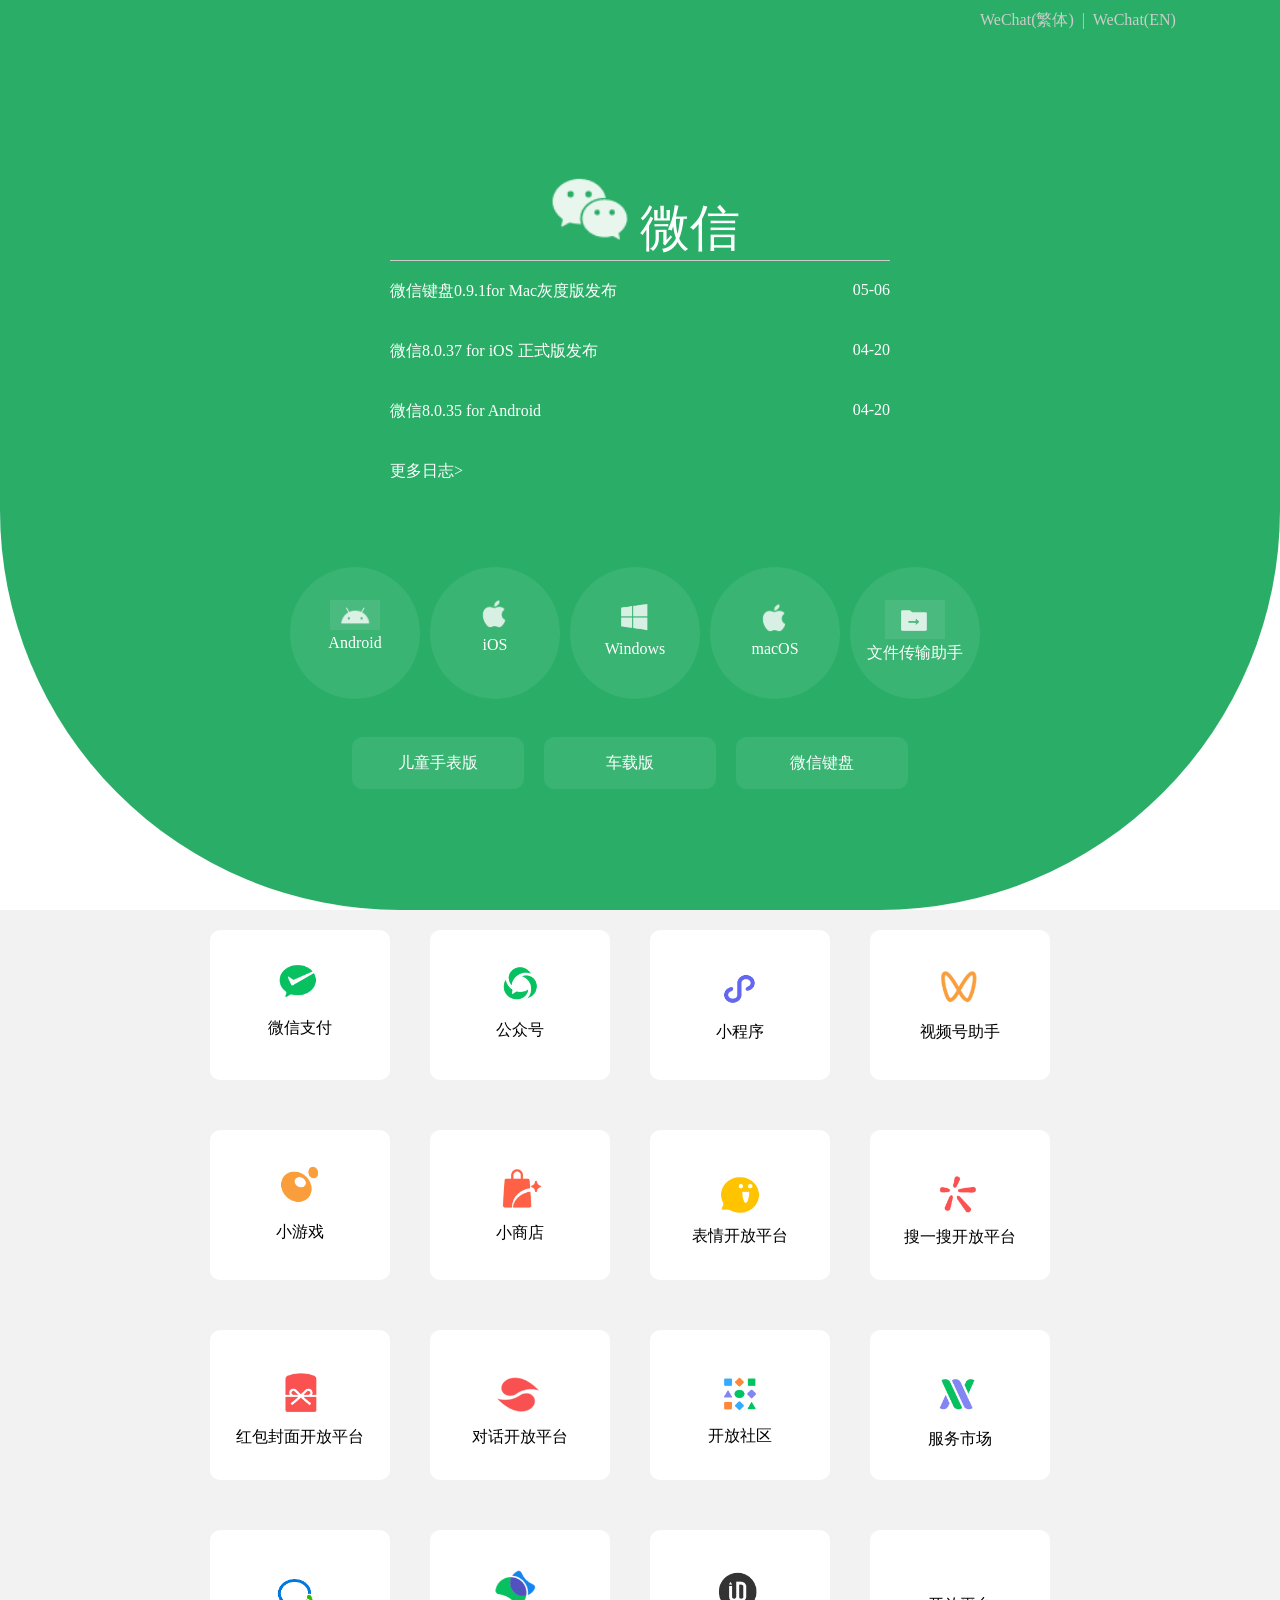
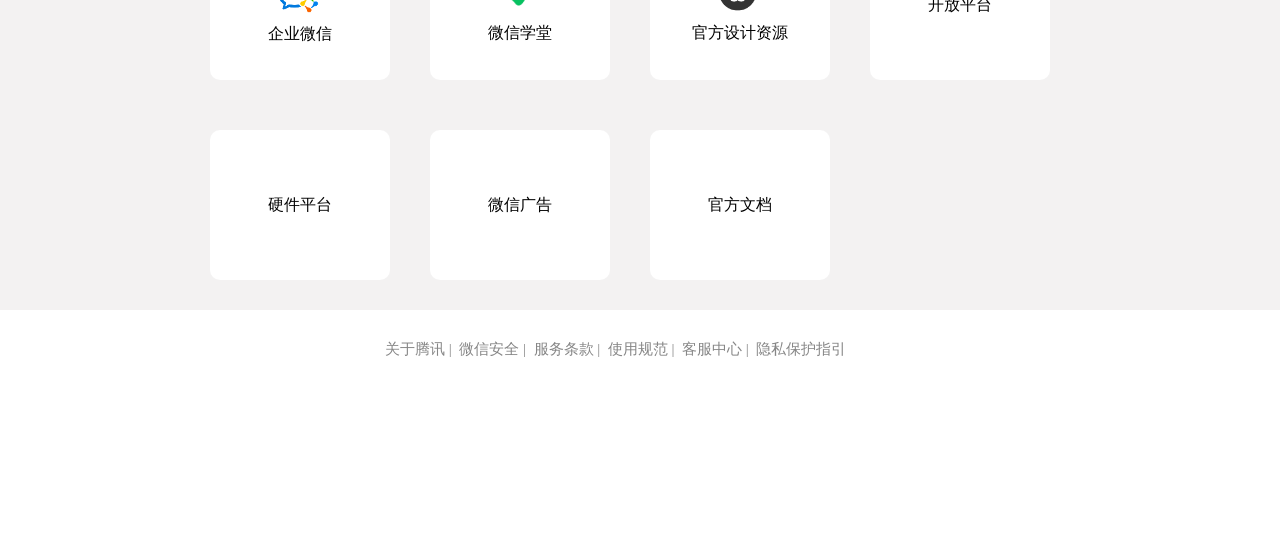
==== weixin/微信.html @ 01106548 "Add files via upload" ====
<!DOCTYPE html>
<html lang="en">
<head>
    <meta charset="UTF-8">
    <meta http-equiv="X-UA-Compatible" content="IE=edge">
    <meta name="viewport" content="width=device-width, initial-scale=1.0">
    <title>Document</title>
    <link rel="stylesheet" href="we.css">
</head>
<body >
    <div id="big">
    <div id="top">
        <div id="sss">
        <span>WeChat(繁体)&nbsp;&nbsp;|&nbsp;</span>
        <span>WeChat(EN)&nbsp;&nbsp;&nbsp;</span>
    </div>
    </div>
    <div id="xuya">
    <span id="wei"><img src="1.png" alt="">微信</span>
</div>
    <div id="tanxing">
        <div>微信键盘0.9.1for Mac灰度版发布<span>05-06</span></div>
        <div>微信8.0.37 for iOS 正式版发布<span>04-20</span></div>
        <div>微信8.0.35 for Android<span>04-20</span></div>
        <div>更多日志></div>
     </div>
    <div id="radi">
        <div>
            <img src="18.png" alt="" style=" width:50px ; margin-top: 32px;"> <br>Android
        </div>
        <div><img src="19.png" alt="" style=" width:60px ; margin-top: 28px;"> <br>iOS</div>
        <div><img src="20.png" alt="" style=" width:60px ; margin-top: 28px;"> <br>Windows</div>
        <div><img src="19.png" alt="" style=" width:60px ; margin-top: 32px;"> <br>macOS</div>
        <div><img src="21.png" alt="" style=" width:60px ; margin-top: 32px;"> <br>文件传输助手</div>
</div>
<div id="leng">
    <div>
        儿童手表版
    </div>
    <div>车载版</div>
    <div>微信键盘</div>
</div>
</div>
<div id="center">
    <div id="cenbig">
        <div> <img src="3.png" alt=""><br> 微信支付</div>
        <div> <img src="4.png" alt="" style="margin-top: 15px;"><br>公众号</div>
        <div><img src="5.png" alt="" style="margin-top: 24px;"><br>小程序</div>
        <div><img src="6.png" alt="" style="margin-top: 18px;"><br>视频号助手</div>
        <div><img src="7.png" alt="" style="margin-top: 20px;"><br>小游戏</div>
        <div><img src="8.png" alt="" style="margin-top: 27px;"><br>小商店</div>
        <div><img src="9.png" alt="" style="margin-top: 35px;"><br>表情开放平台</div>
        <div><img src="10.png" alt="" style="margin-top: 31px;"><br>搜一搜开放平台</div>
        <div><img src="11.png" alt="" style="margin-top: 31px;"><br>红包封面开放平台</div>
        <div><img src="12.png" alt="" style="margin-top: 31px;"><br>对话开放平台</div>
        <div><img src="13.png" alt="" style="margin-top: 31px;"><br>开放社区</div>
        <div><img src="14.png" alt="" style="margin-top: 31px;"><br>服务市场</div>
        <div><img src="15.png" alt="" style="margin-top: 31px;"><br>企业微信</div>
        <div><img src="16.png" alt="" style="margin-top: 26px;"><br>微信学堂</div>
        <div><img src="17.png" alt="" style="margin-top: 29px;"><br>官方设计资源</div>
        <div style="line-height: 150px;">开放平台</div>
        <div style="line-height: 150px;">硬件平台</div>
        <div style="line-height: 150px;">微信广告</div>
        <div style="line-height: 150px;">官方文档</div>
    </div>
</div>
<div id="bottom">
    <div id="spa">
    <span>关于腾讯&nbsp|&nbsp</span>
    <span>微信安全&nbsp|&nbsp</span>
    <span>服务条款&nbsp|&nbsp</span>
    <span>使用规范&nbsp|&nbsp</span>
    <span>客服中心&nbsp|&nbsp</span>
    <span>隐私保护指引</span>
</div>
</div>
</body>
</html>
---- weixin/we.css ----
#top span {
  width: 70px;
  color: #ccc;
}
@keyframes div {
  0% {
    opacity: 0;
    transform: translateY(50px);
  }
  100% {
    opacity: 1;
    transform: translateY(0);
  }
}
#sss {
  width: 300px;
  float: right;
}
#top {
  width: 100%;
  height: 150px;
}
#big {
  width: 100%;
  height: 900px;
  background-color: #2aae67;
  padding-top: 10px;
  border-radius: 0 0 400px 400px;
  animation: a 1.3s both;
}
* {
  margin: 0;
  padding: 0;
}
#xuya {
  text-align: center;
}
#xuya img {
  width: 100px;
}
#wei {
  font-size: 50px;
  color: white;
  height: 100px;
  display: inline-block;
  width: 500px;
  border-bottom: 1px solid #ccc;
}
#tanxing {
  display: flex;
  height: 286px;
  flex-direction: column;
  align-items: center;
  margin-top: 20px;
}
#tanxing div {
  width: 500px;
  height: 60px;
  color: white;
}
#tanxing span {
  float: right;
}
#radi {
  display: flex;
  width: 700px;
  text-align: center;
  height: 150px;
  margin: auto;
}
#radi div {
  width: 150px;
  height: 130px;
  border: 1px solid #39b472;
  background-color: #39b472;
  margin-right: 10px;
  border-radius: 70px;
  color: white;
}
#leng {
  display: flex;
  width: 700px;
  text-align: center;
  height: 150px;
  margin: auto;
  justify-content: center;
  margin-top: 20px;
}
#leng div {
  width: 170px;
  height: 50px;
  border: 1px solid #39b472;
  background-color: #39b472;
  margin-right: 20px;
  border-radius: 10px;
  color: white;
  line-height: 50px;
}
#center {
  width: 100%;
  height: 1000px;
  background-color: #f3f2f2;
}
#cenbig {
  width: 900px;
  height: 1000px;
  display: flex;
  margin: auto;
  flex-wrap: wrap;
}
#cenbig div {
  width: 180px;
  height: 150px;
  background-color: white;
  margin: 20px;
  border-radius: 10px;
  text-align: center;
}
img {
  width: 150px;
  margin-top: 10px;
}
#cenbig div:hover {
  box-shadow: 1px 1px 10px #ccc;
}
#bottom {
  width: 100%;
  padding-top: 30px;
  height: 200px;
}
#spa {
  width: 510px;
  margin: auto;
  color: #868686;
  font-size: 15px;
}
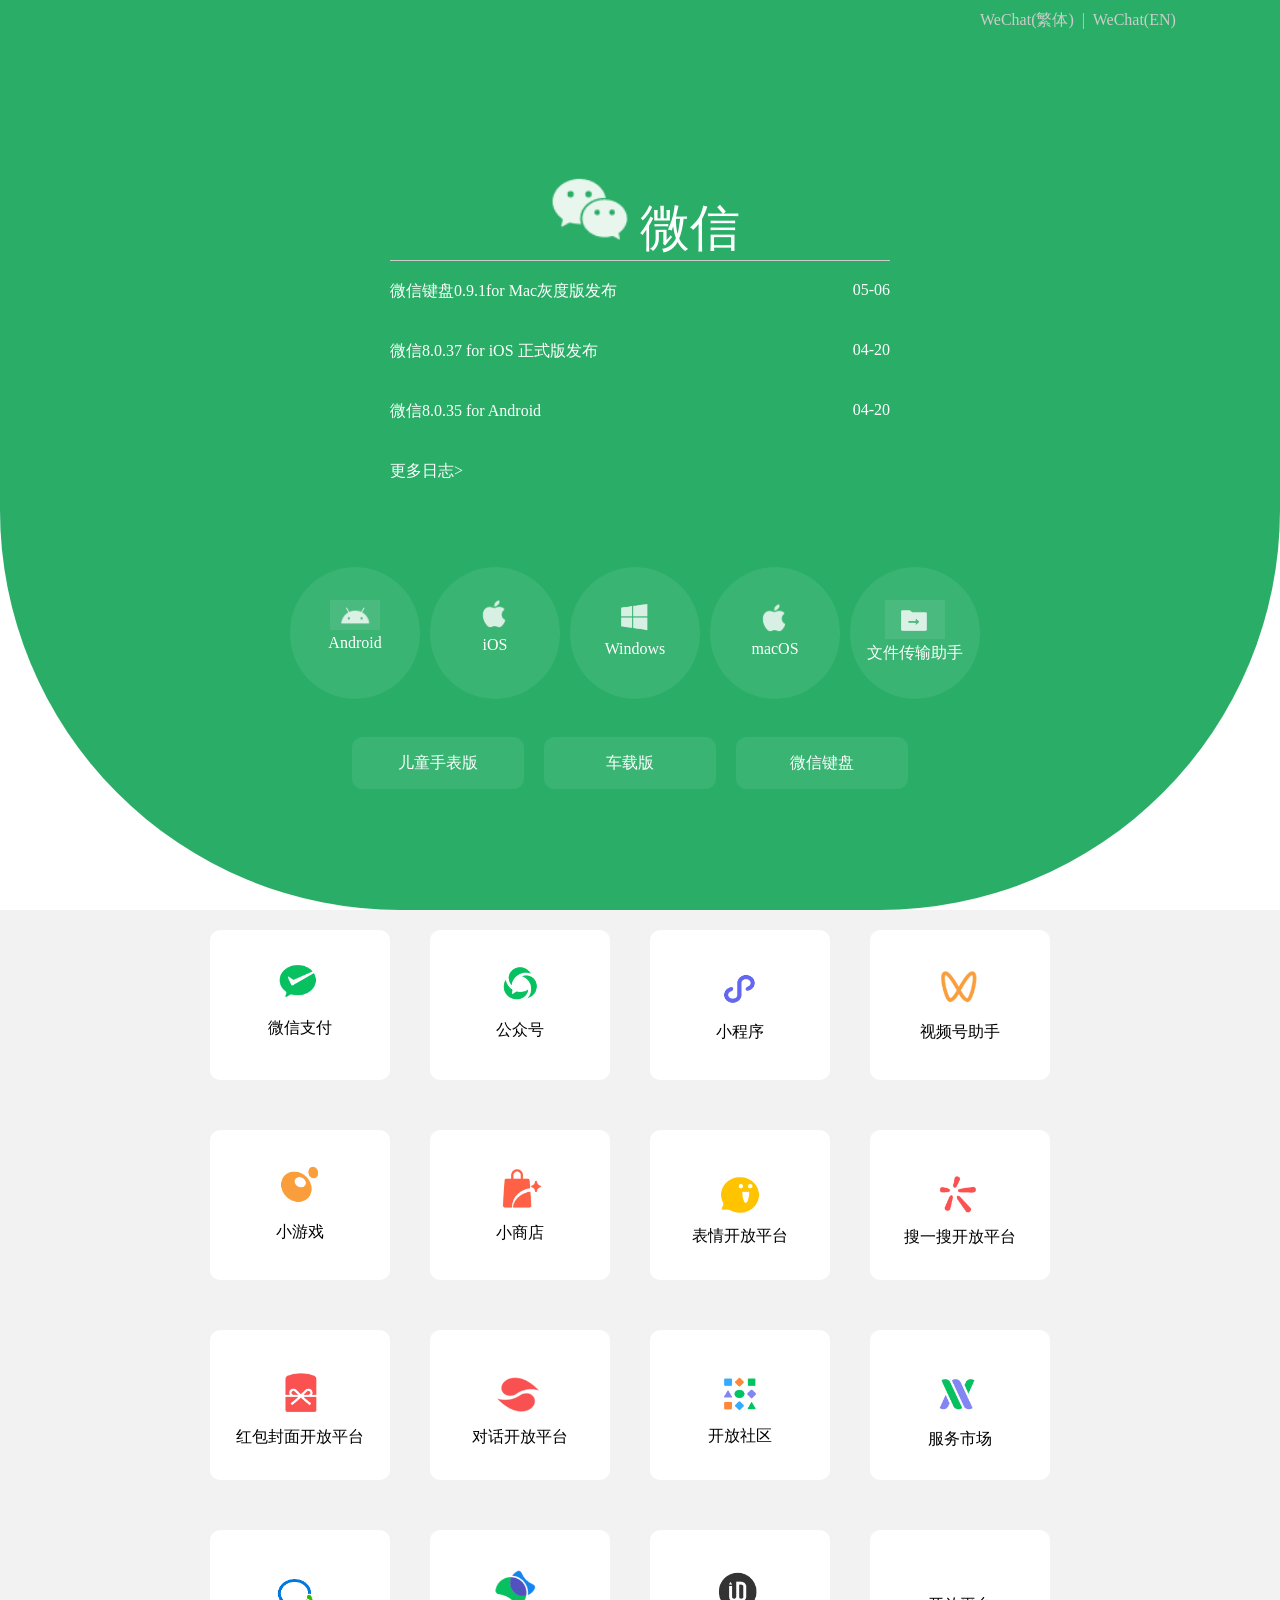
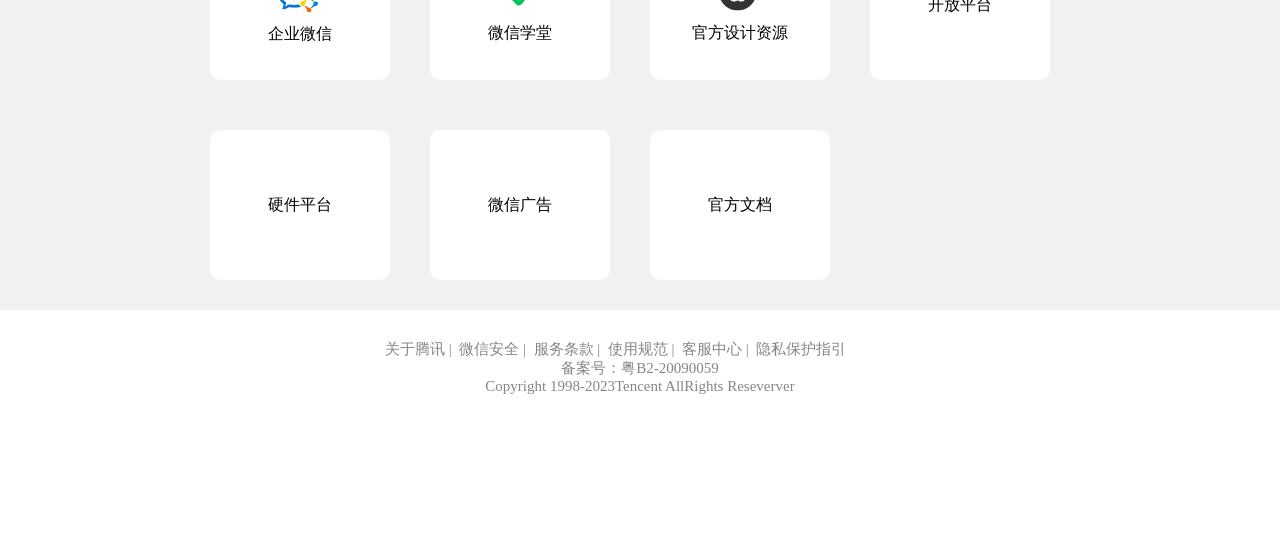
==== commit 4fde5df4: "Add files via upload" ====
--- a/weixin/微信.html
+++ b/weixin/微信.html
@@ -71,7 +71,9 @@
     <span>服务条款&nbsp|&nbsp</span>
     <span>使用规范&nbsp|&nbsp</span>
     <span>客服中心&nbsp|&nbsp</span>
-    <span>隐私保护指引</span>
+    <span>隐私保护指引</span><br>
+    <div style="text-align: center;">备案号：粤B2-20090059</div>
+    <div style="text-align: center;">Copyright 1998-2023Tencent AllRights Reseverver</div>
 </div>
 </div>
 </body>
